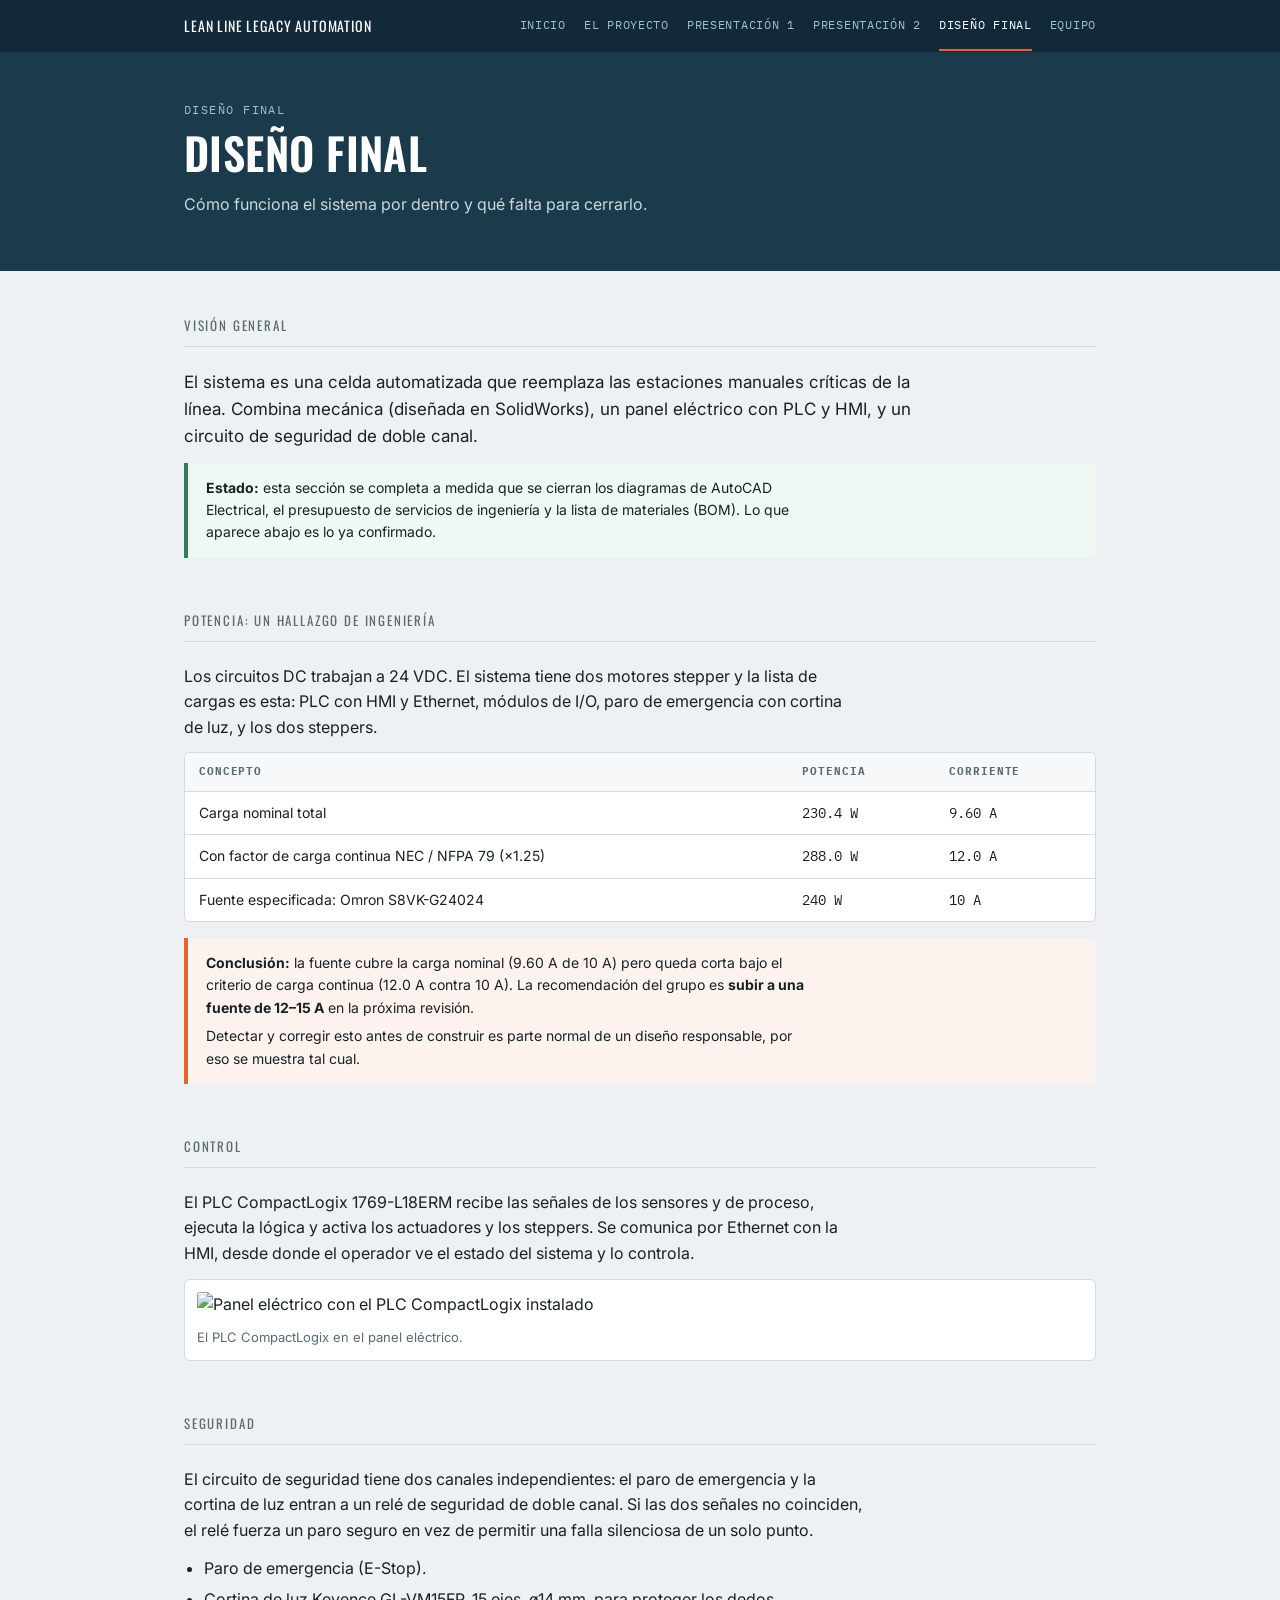
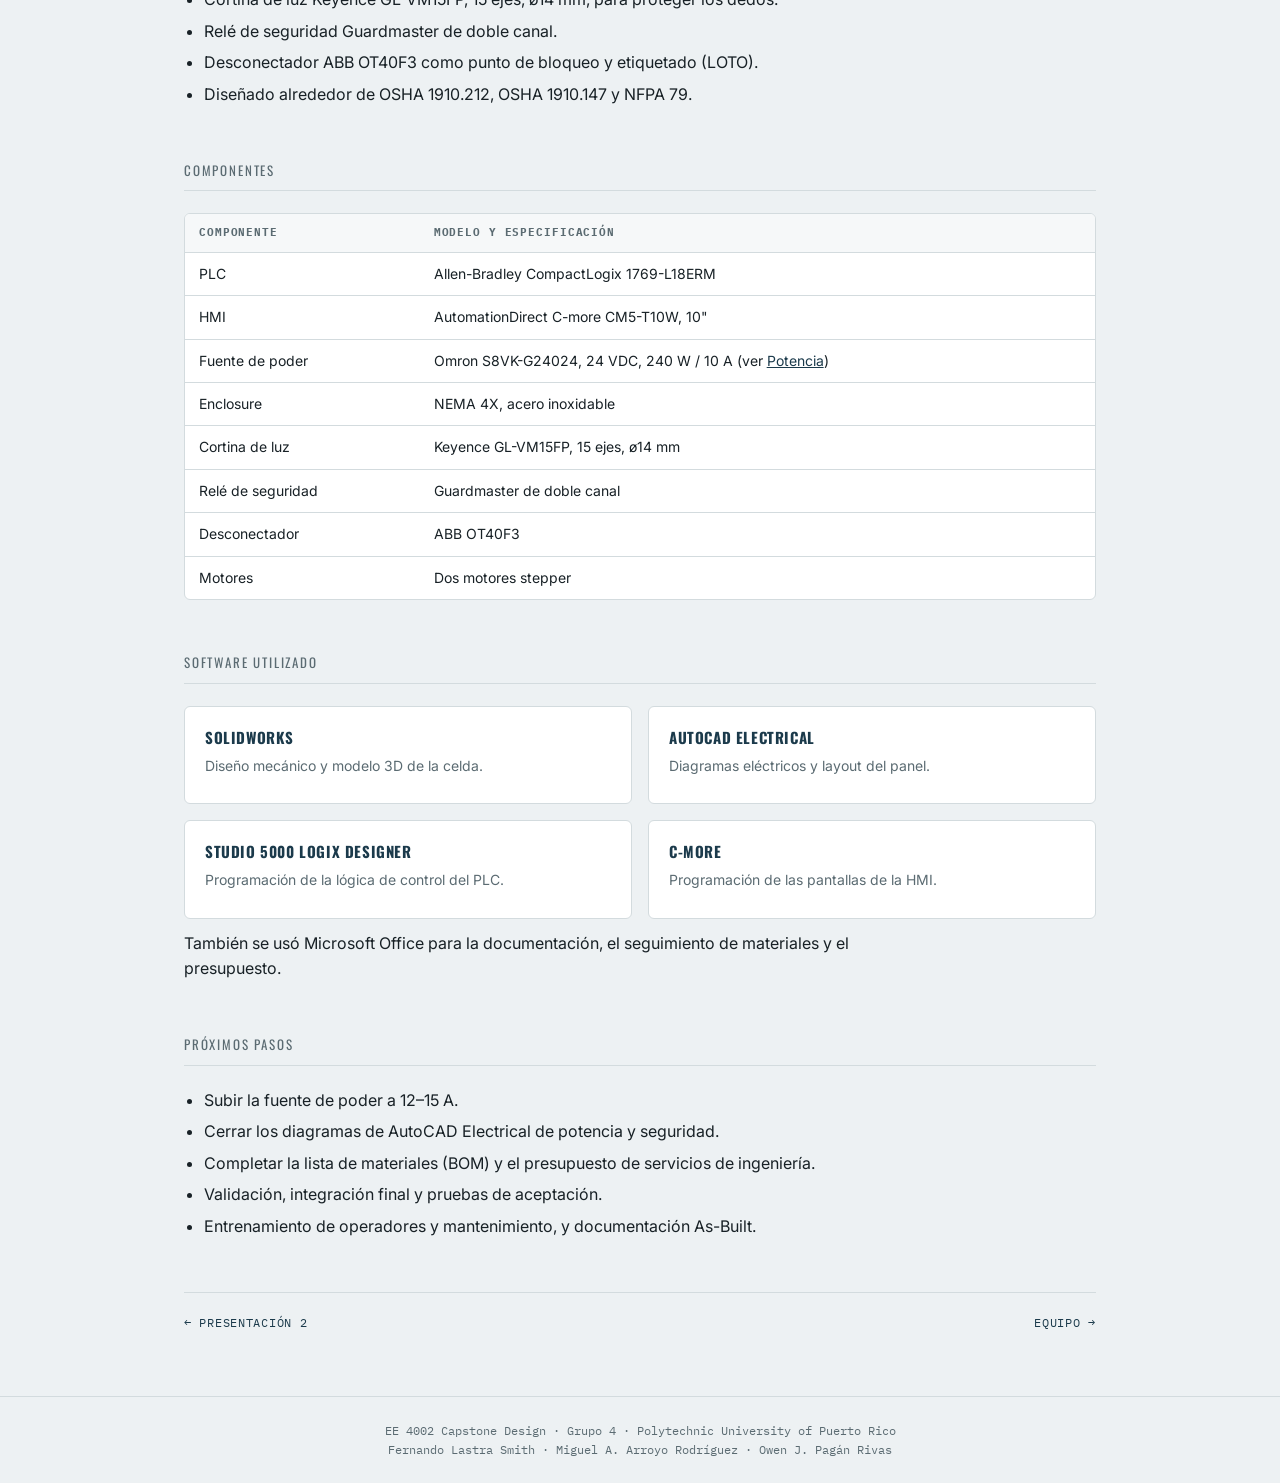
==== diseno.html @ c577bbd5 "Add files via upload" ====
<!DOCTYPE html>
<html lang="es">
<head>
<meta charset="UTF-8">
<meta name="viewport" content="width=device-width, initial-scale=1.0">
<meta name="color-scheme" content="light only">
<title>Diseño final — Lean Line Legacy Automation</title>
<meta name="description" content="Diseño final del sistema: balance de potencia, control, seguridad, componentes y software.">
<link rel="preconnect" href="https://fonts.googleapis.com">
<link rel="preconnect" href="https://fonts.gstatic.com" crossorigin>
<link href="https://fonts.googleapis.com/css2?family=Oswald:wght@500;600;700&family=Inter:wght@400;500;600&family=IBM+Plex+Mono:wght@400;500&display=swap" rel="stylesheet">
<link rel="stylesheet" href="style.css">
</head>
<body>
<div class="topbar"><div class="wrap">
<a class="brand" href="index.html">Lean Line Legacy Automation</a>
<nav aria-label="Principal">
<a href="index.html">Inicio</a>
<a href="proyecto.html">El proyecto</a>
<a href="presentacion-1.html">Presentación 1</a>
<a href="presentacion-2.html">Presentación 2</a>
<a href="diseno.html" aria-current="page">Diseño final</a>
<a href="equipo.html">Equipo</a>
</nav></div></div>
<header class="hero"><div class="wrap">
<div class="eyebrow">Diseño final</div>
<h1>Diseño final</h1>
<p class="sub">Cómo funciona el sistema por dentro y qué falta para cerrarlo.</p>
</div></header>
<main>

<section>
<div class="section-title">Visión general</div>
<p class="lead">El sistema es una celda automatizada que reemplaza las estaciones manuales críticas de la línea. Combina mecánica (diseñada en SolidWorks), un panel eléctrico con PLC y HMI, y un circuito de seguridad de doble canal.</p>
<div class="note ok"><p><strong>Estado:</strong> esta sección se completa a medida que se cierran los diagramas de AutoCAD Electrical, el presupuesto de servicios de ingeniería y la lista de materiales (BOM). Lo que aparece abajo es lo ya confirmado.</p></div>
</section>

<section id="potencia">
<div class="section-title">Potencia: un hallazgo de ingeniería</div>
<p>Los circuitos DC trabajan a 24 VDC. El sistema tiene dos motores stepper y la lista de cargas es esta: PLC con HMI y Ethernet, módulos de I/O, paro de emergencia con cortina de luz, y los dos steppers.</p>
<div class="tablewrap"><table>
<thead><tr><th>Concepto</th><th>Potencia</th><th>Corriente</th></tr></thead>
<tbody>
<tr><td>Carga nominal total</td><td class="num">230.4 W</td><td class="num">9.60 A</td></tr>
<tr><td>Con factor de carga continua NEC / NFPA 79 (×1.25)</td><td class="num">288.0 W</td><td class="num">12.0 A</td></tr>
<tr><td>Fuente especificada: Omron S8VK-G24024</td><td class="num">240 W</td><td class="num">10 A</td></tr>
</tbody></table></div>
<div class="note"><p><strong>Conclusión:</strong> la fuente cubre la carga nominal (9.60 A de 10 A) pero queda corta bajo el criterio de carga continua (12.0 A contra 10 A). La recomendación del grupo es <strong>subir a una fuente de 12–15 A</strong> en la próxima revisión.</p>
<p>Detectar y corregir esto antes de construir es parte normal de un diseño responsable, por eso se muestra tal cual.</p></div>
</section>

<section>
<div class="section-title">Control</div>
<p>El PLC CompactLogix 1769-L18ERM recibe las señales de los sensores y de proceso, ejecuta la lógica y activa los actuadores y los steppers. Se comunica por Ethernet con la HMI, desde donde el operador ve el estado del sistema y lo controla.</p>
<figure><img src="img/plc-panel.jpg" alt="Panel eléctrico con el PLC CompactLogix instalado" loading="lazy"><figcaption>El PLC CompactLogix en el panel eléctrico.</figcaption></figure>
</section>

<section>
<div class="section-title">Seguridad</div>
<p>El circuito de seguridad tiene dos canales independientes: el paro de emergencia y la cortina de luz entran a un relé de seguridad de doble canal. Si las dos señales no coinciden, el relé fuerza un paro seguro en vez de permitir una falla silenciosa de un solo punto.</p>
<ul class="plain">
  <li>Paro de emergencia (E-Stop).</li>
  <li>Cortina de luz Keyence GL-VM15FP, 15 ejes, ø14 mm, para proteger los dedos.</li>
  <li>Relé de seguridad Guardmaster de doble canal.</li>
  <li>Desconectador ABB OT40F3 como punto de bloqueo y etiquetado (LOTO).</li>
  <li>Diseñado alrededor de OSHA 1910.212, OSHA 1910.147 y NFPA 79.</li>
</ul>
</section>

<section id="componentes">
<div class="section-title">Componentes</div>
<div class="tablewrap"><table>
<thead><tr><th>Componente</th><th>Modelo y especificación</th></tr></thead>
<tbody>
<tr><td>PLC</td><td>Allen-Bradley CompactLogix 1769-L18ERM</td></tr>
<tr><td>HMI</td><td>AutomationDirect C-more CM5-T10W, 10"</td></tr>
<tr><td>Fuente de poder</td><td>Omron S8VK-G24024, 24 VDC, 240 W / 10 A (ver <a href="#potencia">Potencia</a>)</td></tr>
<tr><td>Enclosure</td><td>NEMA 4X, acero inoxidable</td></tr>
<tr><td>Cortina de luz</td><td>Keyence GL-VM15FP, 15 ejes, ø14 mm</td></tr>
<tr><td>Relé de seguridad</td><td>Guardmaster de doble canal</td></tr>
<tr><td>Desconectador</td><td>ABB OT40F3</td></tr>
<tr><td>Motores</td><td>Dos motores stepper</td></tr>
</tbody></table></div>
</section>

<section>
<div class="section-title">Software utilizado</div>
<div class="grid2">
  <div class="card"><h3>SolidWorks</h3><p>Diseño mecánico y modelo 3D de la celda.</p></div>
  <div class="card"><h3>AutoCAD Electrical</h3><p>Diagramas eléctricos y layout del panel.</p></div>
  <div class="card"><h3>Studio 5000 Logix Designer</h3><p>Programación de la lógica de control del PLC.</p></div>
  <div class="card"><h3>C-more</h3><p>Programación de las pantallas de la HMI.</p></div>
</div>
<p style="margin-top:12px">También se usó Microsoft Office para la documentación, el seguimiento de materiales y el presupuesto.</p>
</section>

<section>
<div class="section-title">Próximos pasos</div>
<ul class="plain">
  <li>Subir la fuente de poder a 12–15 A.</li>
  <li>Cerrar los diagramas de AutoCAD Electrical de potencia y seguridad.</li>
  <li>Completar la lista de materiales (BOM) y el presupuesto de servicios de ingeniería.</li>
  <li>Validación, integración final y pruebas de aceptación.</li>
  <li>Entrenamiento de operadores y mantenimiento, y documentación As-Built.</li>
</ul>
</section>
<div class="nav-between"><a href="presentacion-2.html">&#8592; Presentación 2</a><a href="equipo.html">Equipo &#8594;</a></div>
</main>

<footer>
  EE 4002 Capstone Design · Grupo 4 · Polytechnic University of Puerto Rico<br>
  Fernando Lastra Smith · Miguel A. Arroyo Rodríguez · Owen J. Pagán Rivas
</footer>
</body>
</html>
---- style.css ----
:root{
  --ink:#182126;
  --steel:#1B3A4B;
  --bg:#EDF1F3;
  --card:#FFFFFF;
  --line:#D3DBDE;
  --amber:#E8622C;
  --done:#2E7D5B;
  --muted:#5B6B72;
  --sky:#9FC2CF;
}
*{box-sizing:border-box;margin:0;padding:0}
html{scroll-behavior:smooth}
body{background:var(--bg);color:var(--ink);font-family:'Inter',sans-serif;line-height:1.6}
a{color:var(--steel)}
img{max-width:100%;height:auto;display:block}

/* top bar */
.topbar{background:#12293a;position:sticky;top:0;z-index:10}
.topbar .wrap{display:flex;align-items:center;justify-content:space-between;gap:16px;padding:0 24px;min-height:52px;flex-wrap:wrap}
.brand{font-family:'Oswald',sans-serif;text-transform:uppercase;letter-spacing:.06em;color:#fff;text-decoration:none;font-size:14px;padding:12px 0}
nav{display:flex;flex-wrap:wrap;gap:4px 18px}
nav a{font-family:'IBM Plex Mono',monospace;font-size:12px;letter-spacing:.06em;text-transform:uppercase;color:var(--sky);text-decoration:none;padding:14px 0;border-bottom:2px solid transparent}
nav a:hover{color:#fff}
nav a[aria-current="page"]{color:#fff;border-bottom-color:var(--amber)}
a:focus-visible{outline:2px solid var(--amber);outline-offset:3px}

header.hero{background:var(--steel);color:#fff;padding:48px 0 42px}
.wrap{max-width:960px;margin:0 auto}
header.hero .wrap{padding:0 24px}
.eyebrow{font-family:'IBM Plex Mono',monospace;font-size:12px;letter-spacing:.12em;text-transform:uppercase;color:var(--sky);margin-bottom:10px}
h1{font-family:'Oswald',sans-serif;font-weight:600;font-size:clamp(28px,5vw,44px);letter-spacing:.01em;text-transform:uppercase;line-height:1.1}
.hero p.sub{margin-top:14px;max-width:62ch;color:#CBD9DE;font-size:16px}
.meta{display:flex;flex-wrap:wrap;gap:8px 24px;margin-top:22px;font-family:'IBM Plex Mono',monospace;font-size:12px;color:var(--sky)}
.hero-logo{width:120px;border-radius:4px;margin-bottom:20px}

main{max-width:960px;margin:0 auto;padding:44px 24px 64px}
section{margin-bottom:52px}
.section-title{font-family:'Oswald',sans-serif;font-size:13px;letter-spacing:.14em;text-transform:uppercase;color:var(--muted);border-bottom:1px solid var(--line);padding-bottom:10px;margin-bottom:22px}
h2{font-family:'Oswald',sans-serif;font-size:22px;text-transform:uppercase;letter-spacing:.02em;margin-bottom:10px;color:var(--steel)}
h3{font-family:'Oswald',sans-serif;font-size:15px;text-transform:uppercase;letter-spacing:.04em;color:var(--steel);margin-bottom:6px}
p{margin-bottom:12px;max-width:68ch}
p.lead{font-size:17px}
ul.plain{margin:0 0 12px 20px;max-width:68ch}
ul.plain li{margin-bottom:6px}

.grid2{display:grid;grid-template-columns:1fr 1fr;gap:16px}
.grid3{display:grid;grid-template-columns:repeat(3,1fr);gap:16px}
.card{background:var(--card);border:1px solid var(--line);border-radius:6px;padding:18px 20px}
.card p{font-size:14px;color:var(--muted);margin-bottom:8px}
.card ul{margin:0 0 0 18px;font-size:14px;color:var(--muted)}
a.card{display:block;text-decoration:none;color:inherit;transition:border-color .15s,transform .15s}
a.card:hover{border-color:var(--steel);transform:translateY(-2px)}
a.card .go{font-family:'IBM Plex Mono',monospace;font-size:12px;color:var(--amber);letter-spacing:.06em;text-transform:uppercase}

figure{background:var(--card);border:1px solid var(--line);border-radius:6px;padding:12px;margin-bottom:16px}
figure img{margin:0 auto;border-radius:3px}
figcaption{font-size:13px;color:var(--muted);margin-top:10px}

.pill{display:inline-block;font-family:'IBM Plex Mono',monospace;font-size:11px;letter-spacing:.08em;text-transform:uppercase;padding:3px 9px;border-radius:3px;white-space:nowrap}
.pill.done{background:#EAF6EF;color:var(--done)}
.pill.active{background:#FDEEE7;color:var(--amber)}
.pill.pending{background:var(--bg);color:var(--muted);border:1px solid var(--line)}

/* timeline */
.line{display:flex;flex-direction:column}
.station{display:grid;grid-template-columns:56px 1fr;gap:18px;position:relative;padding-bottom:28px}
.station:last-child{padding-bottom:0}
.station:not(:last-child)::before{content:"";position:absolute;left:27px;top:56px;bottom:-8px;width:2px;background:var(--line)}
.node{width:56px;height:56px;border-radius:50%;display:flex;align-items:center;justify-content:center;font-family:'IBM Plex Mono',monospace;font-size:13px;font-weight:500;background:var(--card);border:2px solid var(--line);color:var(--muted);z-index:1}
.station.done .node{border-color:var(--done);color:var(--done);background:#EAF6EF}
.station.active .node{border-color:var(--amber);color:var(--amber);background:#FDEEE7}
.station-body{display:block;background:var(--card);border:1px solid var(--line);border-radius:6px;padding:16px 18px;text-decoration:none;color:inherit}
a.station-body{transition:border-color .15s,transform .15s}
a.station-body:hover{border-color:var(--steel);transform:translateX(2px)}
.station-top{display:flex;align-items:center;justify-content:space-between;gap:12px;flex-wrap:wrap}
.station-name{font-family:'Oswald',sans-serif;font-size:17px;text-transform:uppercase;letter-spacing:.02em}
.station-desc{margin-top:8px;font-size:14px;color:var(--muted);margin-bottom:0}

/* tables */
.tablewrap{overflow-x:auto;background:var(--card);border:1px solid var(--line);border-radius:6px;margin-bottom:16px}
table{border-collapse:collapse;width:100%;font-size:14px}
th,td{text-align:left;padding:10px 14px;border-bottom:1px solid var(--line);vertical-align:top}
th{font-family:'IBM Plex Mono',monospace;font-size:11px;letter-spacing:.08em;text-transform:uppercase;color:var(--muted);background:#F6F8F9}
tr:last-child td{border-bottom:none}
td.num{font-family:'IBM Plex Mono',monospace;white-space:nowrap}
td.bad{color:var(--amber);font-weight:600}

.note{border-left:4px solid var(--amber);background:#FDF3EE;padding:14px 18px;border-radius:0 6px 6px 0;margin-bottom:16px}
.note p{margin-bottom:6px;font-size:14px}
.note p:last-child{margin-bottom:0}
.note.ok{border-left-color:var(--done);background:#EFF8F3}

.nav-between{display:flex;justify-content:space-between;gap:12px;margin-top:48px;padding-top:20px;border-top:1px solid var(--line);font-family:'IBM Plex Mono',monospace;font-size:12px;text-transform:uppercase;letter-spacing:.06em}
.nav-between a{text-decoration:none}
.nav-between a:hover{text-decoration:underline}

footer{border-top:1px solid var(--line);padding:24px;text-align:center;font-family:'IBM Plex Mono',monospace;font-size:12px;color:var(--muted)}

@media (max-width:700px){
  .grid2,.grid3{grid-template-columns:1fr}
  nav{gap:0 14px}
  .station{grid-template-columns:44px 1fr;gap:12px}
  .node{width:44px;height:44px;font-size:12px}
  .station:not(:last-child)::before{left:21px;top:44px}
}
@media (prefers-reduced-motion:reduce){*{transition:none!important;scroll-behavior:auto!important}}

figure img{max-height:520px;width:auto;max-width:100%}
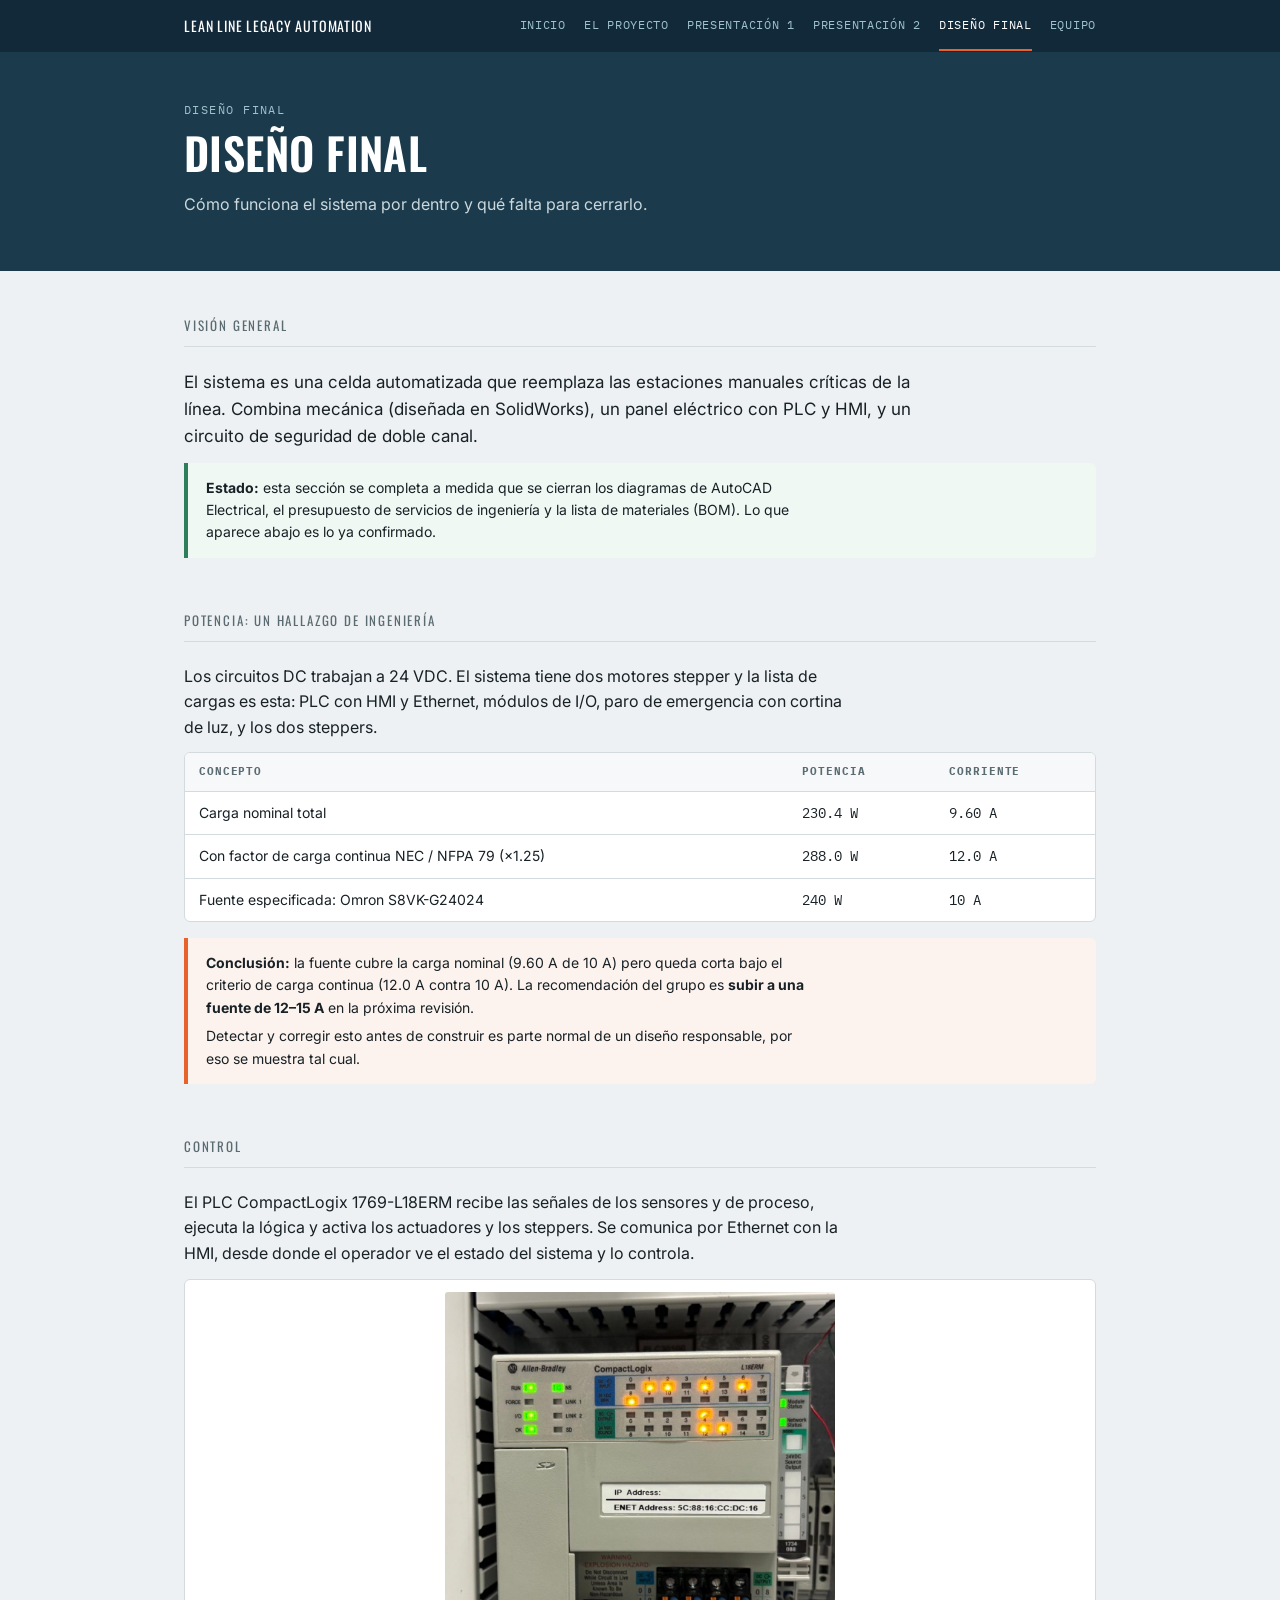
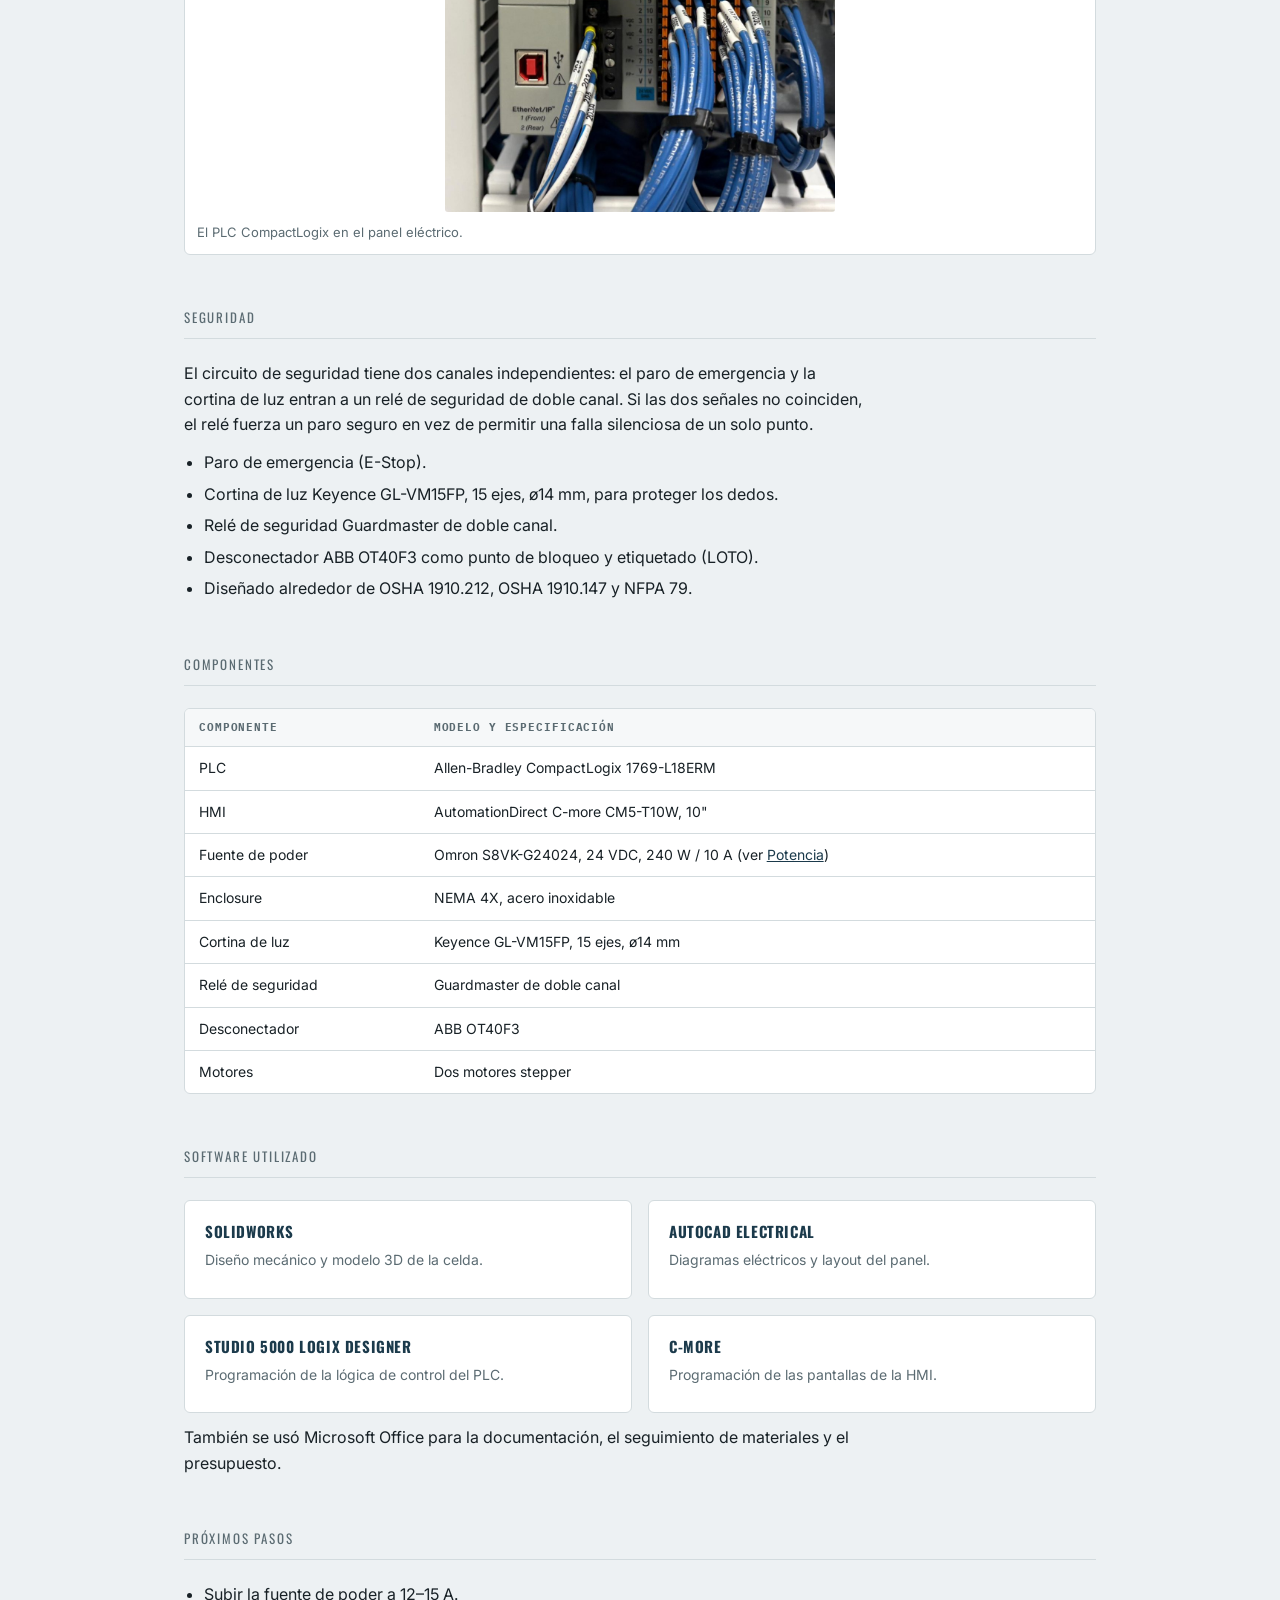
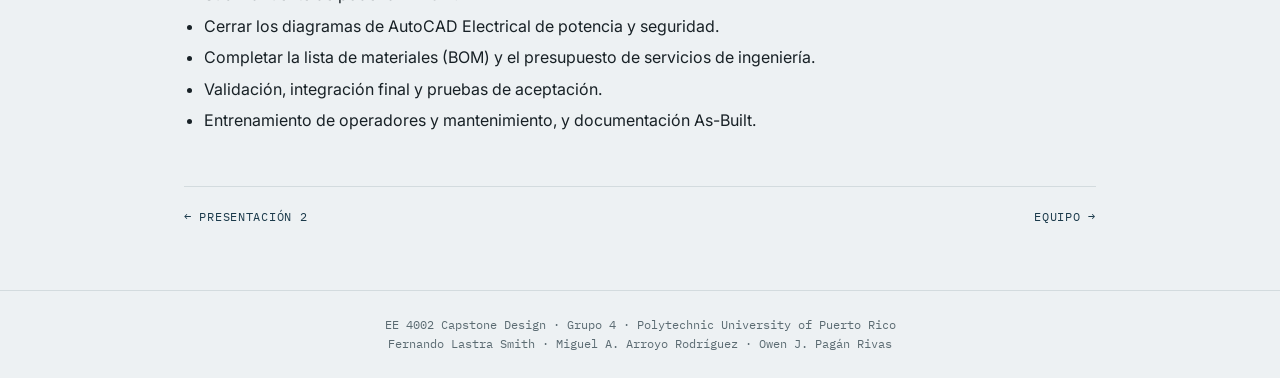
==== commit 26511370: "Add files via upload" ====
--- a/diseno.html
+++ b/diseno.html
@@ -52,7 +52,7 @@
 <section>
 <div class="section-title">Control</div>
 <p>El PLC CompactLogix 1769-L18ERM recibe las señales de los sensores y de proceso, ejecuta la lógica y activa los actuadores y los steppers. Se comunica por Ethernet con la HMI, desde donde el operador ve el estado del sistema y lo controla.</p>
-<figure><img src="img/plc-panel.jpg" alt="Panel eléctrico con el PLC CompactLogix instalado" loading="lazy"><figcaption>El PLC CompactLogix en el panel eléctrico.</figcaption></figure>
+<figure><img src="plc-panel.jpg" alt="Panel eléctrico con el PLC CompactLogix instalado" loading="lazy"><figcaption>El PLC CompactLogix en el panel eléctrico.</figcaption></figure>
 </section>
 
 <section>
